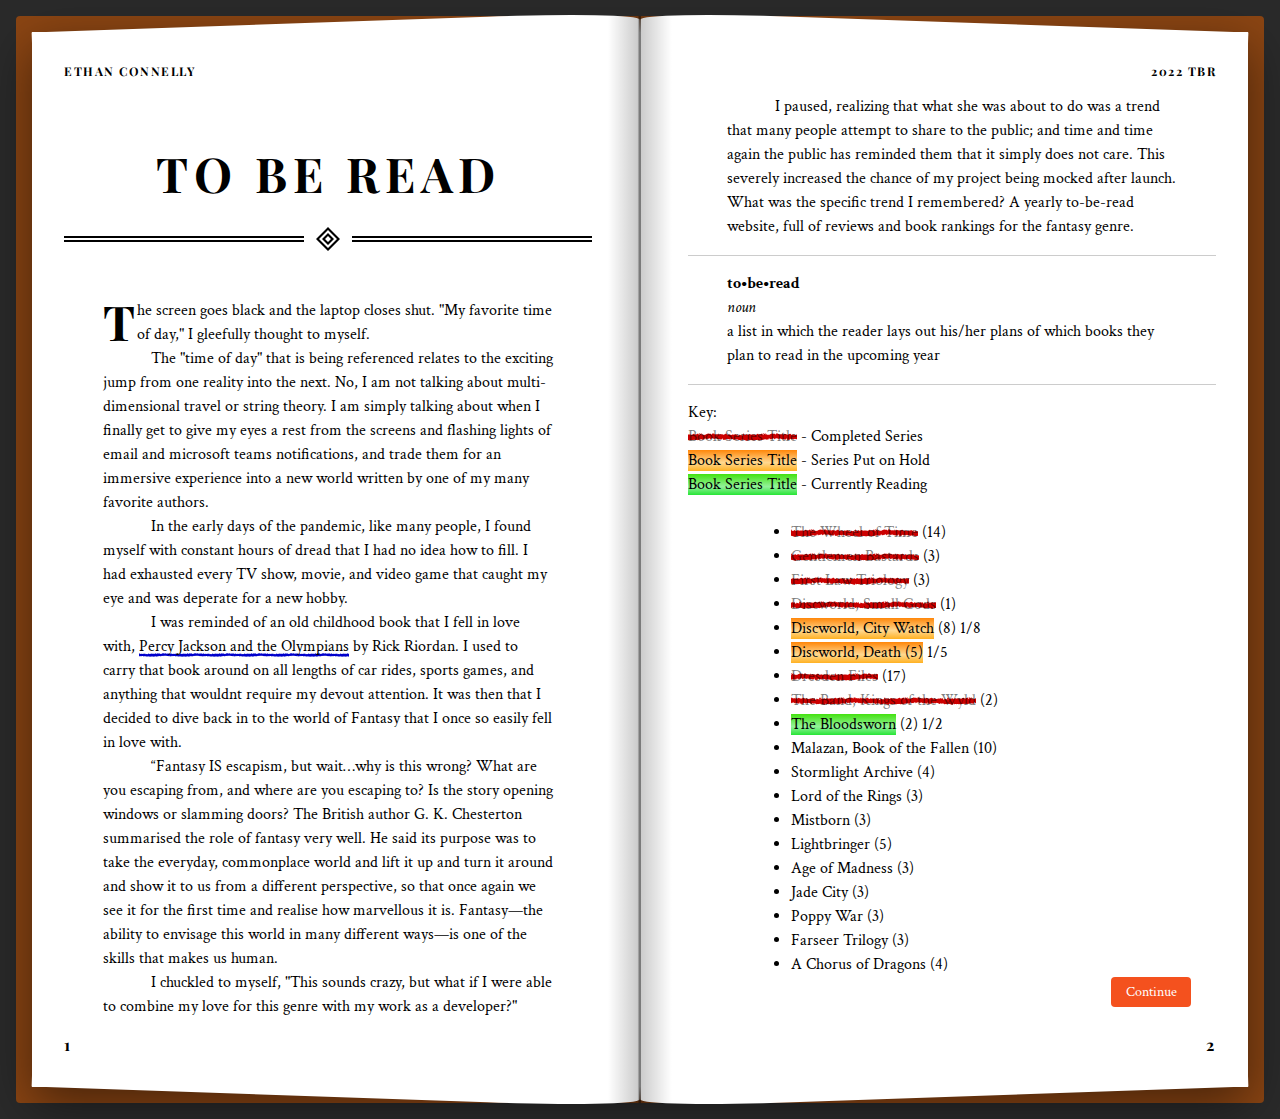
==== books.html @ b60ad4e0 "init" ====
<!DOCTYPE html>

<html>
    <head>
        <meta charset="utf-8">
        <meta http-equiv="X-UA-Compatible" content="IE=edge">
        <title>Books - Home</title>
        <meta name="description" content="">
        <meta name="viewport" content="width=device-width, initial-scale=1">
        <link rel="stylesheet" href="/css/bookstyles.css">
    </head>
    <body>
        <div id="wrapper">
            <div id="container">
        
                <section class="open-book">
                    <header>
                        <h1>Ethan Connelly</h1>
                        <h6>2022 TBR</h6>
                    </header>
                    <article>
                        <h2 class="chapter-title">To Be Read</h2>
                        <p>
                            The screen goes black and the laptop closes shut. "My favorite time of day," I gleefully thought to myself.
                        </p>
                        <p>
                            The "time of day" that is being referenced relates to the exciting jump from one reality into the next. No, I am not talking about multi-dimensional travel or string theory. I am simply talking about when I finally get to give my eyes a rest from the screens and flashing lights of email and microsoft teams notifications, and trade them for an immersive experience into a new world written by one of my many favorite authors.
                        </p>
                        <p>
                            In the early days of the pandemic, like many people, I found myself with constant hours of dread that I had no idea how to fill. I had exhausted every TV show, movie, and video game that caught my eye and was deperate for a new hobby.
                        </p>
                        <p>
                            I was reminded of an old childhood book that I fell in love with, <a href="https://www.amazon.com/Lightning-Thief-Percy-Jackson-Olympians-ebook/dp/B00280LYIC/ref=sr_1_3?crid=2J1HJ4JVZB3H3&keywords=percy+jackson&qid=1649858516&sprefix=percy+jason%2Caps%2C117&sr=8-3">Percy Jackson and the Olympians</a> by Rick Riordan. I used to carry that book around on all lengths of car rides, sports games, and anything that wouldnt require my devout attention. It was then that I decided to dive back in to the world of Fantasy that I once so easily fell in love with.
                        </p>
                        <p>
                            “Fantasy IS escapism, but wait…why is this wrong? What are you escaping from, and where are you escaping to? Is the story opening windows or slamming doors? The British author G. K. Chesterton summarised the role of fantasy very well. He said its purpose was to take the everyday, commonplace world and lift it up and turn it around and show it to us from a different perspective, so that once again we see it for the first time and realise how marvellous it is. Fantasy—the ability to envisage this world in many different ways—is one of the skills that makes us human.
                        </p>
                        <p>
                            I chuckled to myself, "This sounds crazy, but what if I were able to combine my love for this genre with my work as a developer?"
                        </p>
                        <p>
                            I paused, realizing that what she was about to do was a trend that many people attempt to share to the public; and time and time again the public has reminded them that it simply does not care. This severely increased the chance of my project being mocked after launch. What was the specific trend I remembered? A yearly to-be-read website, full of reviews and book rankings for the fantasy genre.
                        </p>
                        <dl>
                            <dt><strong>to&bull;be&bull;read</strong></dt>
                            <dd>
                                <em>noun</em><br>
                                a list in which the reader lays out his/her plans of which books they plan to read in the upcoming year
                            </dd>
                        </dl>
                        Key:</br>
                        <s>Book Series Title</s> - Completed Series</br>
                        <mark class="orange">Book Series Title</mark> -  Series Put on Hold</br>
                        <mark class="green">Book Series Title</mark> -  Currently Reading</br></br>
                        <ul>
                            <li><s>The Wheel of Time</s> (14)</li>
                            <li><s>Gentlemen Bastards</s> (3)</li>
                            <li><s>First Law Triology</s> (3)</li>
                            <li><s>Discworld, Small Gods</s> (1)</li>
                            <li><mark class="orange">Discworld, City Watch</mark> (8) 1/8</li>
                            <li><mark class="orange">Discworld, Death (5)</mark> 1/5</li>
                            <li><s>Dresden Files</s> (17)</li>
                            <li><s>The Band, Kings of the Wyld</s> (2)</li>
                            <li><mark class="green">The Bloodsworn</mark> (2) 1/2</li>
                            <li>Malazan, Book of the Fallen (10)</li>
                            <li>Stormlight Archive (4)</li>
                            <li>Lord of the Rings (3)</li>
                            <li>Mistborn (3)</li>
                            <li>Lightbringer (5)</li>
                            <li>Age of Madness (3)</li>
                            <li>Jade City (3)</li>
                            <li>Poppy War (3)</li>
                            <li>Farseer Trilogy (3)</li>
                            <li>A Chorus of Dragons (4)</li>
                        </ul>
                        <button class="button"><span>Continue</span></button>
                    </article>
                    <footer>
                        <ol id="page-numbers">
                            <li>1</li>
                            <li>2</li>
                        </ol>
                    </footer>
                </section>
        
            </div>
        </div>
    </body>
</html>
---- css/bookstyles.css ----
@import url(https://fonts.googleapis.com/css?family=Crimson+Text:400,700,900,400italic,700italic,900italic|Playfair+Display:400,700,900,400italic,700italic,900italic|Rock+Salt:400);

*,
:before,
:after {
    box-sizing: border-box;
}

body {
    background-color: #2a2a2a;
    color: #FFFFFF;
    font: 16px/1.25 'Crimson Text', sans-serif;
    margin: 0;
}

#wrapper {
    margin-left: auto;
    margin-right: auto;
    max-width: 80em;
}

#container {
    float: left;
    padding: 1em;
    width: 100%;
}



/*** OPEN BOOK ***/
.open-book {
    background: #fff;
    box-shadow: rgba(0,0,0,0.5) 0 1em 3em;
    color: #000;
    padding: 2em;
}

.open-book * {
    position: relative;
}

/* Highlight */
.open-book *::-moz-selection {
    background: rgba(222,255,0,0.75);
}

.open-book *::selection {
    background: rgba(222,255,0,0.75);
}

/* Header/Footer */
.open-book header {
    padding-bottom: 1em;
}

.open-book header *,
.open-book footer * {
    font: 700 1em/1.25 'Playfair Display', sans-serif;
    letter-spacing: 0.125em;
    margin: 0;
}

.open-book header * {
    font-size: 0.75em;
    text-transform: uppercase;
}

.open-book footer {
    padding-top: 1em;
}

.open-book footer #page-numbers {
    display: none;
    list-style: none;
    padding: 0;
    text-align: left;
}

.open-book footer #page-numbers > li:last-child {
    text-align: right;
}

/* Chapter Title */
.open-book .chapter-title {
    background: url([data-uri]) bottom center no-repeat;
    background-size: 0.5em 0.5em;
    font: 700 7vw/1.25 'Playfair Display', sans-serif;
    letter-spacing: 0.125em;
    margin: 0 0 1em 0;
    padding: 1em 0;
    position: relative;
    text-align: center;
    text-transform: uppercase;
}

.open-book .chapter-title:before,
.open-book .chapter-title:after {
    border: solid 0 #000;
    border-width: 0.05em 0;
    bottom: calc((0.125em / 2) * 3);
    content: '';
    height: 0.15em;
    position: absolute;
    width: calc(50% - (1em / 2));
}

.open-book .chapter-title:before {
    left: 0;
}

.open-book .chapter-title:after {
    right: 0;
}

/* Body Copy */
.open-book article {
    line-height: 1.5;
}

.open-book article *:not(.chapter-title):not(hr):not(dl) {
    margin: 0 auto;
    max-width: 28.125em;
}

.open-book article p {
    text-indent: 2em;
}

.open-book .chapter-title + p:first-of-type {
    text-indent: 0;
}

.open-book .chapter-title + p:first-of-type:first-letter {
    float: left;
    font: 700 3em/0.65 'Playfair Display', sans-serif;
    padding: 0.15em 0.05em 0 0;
    text-transform: uppercase;
}

.open-book article > ul,
.open-book article > ol {
    padding-left: 3em;
}

.open-book article > ul ul {
    padding-left: 1em;
}

.open-book a {
    background: url([data-uri]) bottom repeat-x;
    background-size: auto 0.25em;
    color: inherit;
    text-decoration: none;
}

.open-book s,
.open-book strike {
    background: url([data-uri]) center repeat-x;
    background-size: auto 0.5em;
    color: rgba(0,0,0,0.5);
    text-decoration: none;
}

.open-book sup {
    color: #cc0000;
    font-family: 'Rock Salt', cursive;
    left: 0;
    margin-top: -1em!important;
    max-width: 100%!important;
    position: absolute;
    text-align: center;
    width: 100%;
}

.open-book mark {
    background: linear-gradient(to bottom, rgba(222,255,0,1) 0%,rgba(222,255,0,0.5) 60%,rgba(222,255,0,1) 100%);
}

.open-book mark.pink {
    background: linear-gradient(to bottom, rgba(255,69,190,1) 0%,rgba(255,107,203,0.5) 60%,rgba(255,107,203,1) 100%);
}

.open-book mark.blue {
    background: linear-gradient(to bottom, rgba(73,179,255,1) 0%,rgba(107,193,255,0.5) 60%,rgba(107,193,255,1) 100%);
}

.open-book mark.green {
    background: linear-gradient(to bottom, rgba(67,226,15,1) 0%,rgba(39,229,54,0.5) 60%,rgba(39,229,54,1) 100%);
}

.open-book mark.orange {
    background: linear-gradient(to bottom, rgba(255,134,9,1) 0%,rgba(255,177,34,0.5) 60%,rgba(255,177,34,1) 100%);
}

.open-book hr {
    background-color: #000;
    border: 0;
    height: 2px;
    margin: 1em 0;
}

.open-book dl {
    border: solid 0 #ccc;
    border-width: 0.0625em 0;
    break-inside: avoid-column;
    margin: 1em auto;
    padding: 1em 0;
}

.button {
    border-radius: 4px;
    position: absolute;
    right: 25px;
    background-color: #f4511e;
    border: none;
    color: #FFFFFF;
    text-align: center;
    font-size: 14px;
    height: 30px;
    width: 80px;
    transition: all 0.5s;
    cursor: pointer;
    font-family:'Crimson Text', sans-serif;
  }
  
  .button span {
    cursor: pointer;
    display: inline-block;
    position: relative;
    transition: 0.5s;
  }
  
  .button span:after {
    content: '\00bb';
    position: absolute;
    opacity: 0;
    top: 0;
    right: -20px;
    transition: 0.5s;
  }
  
  .button:hover span {
    padding-right: 10px;
  }
  
  .button:hover span:after {
    opacity: 1;
    right: 0;
  }




/*** MEDIA QUERIES ***/
@media only screen and ( min-width: 50em ) {

    .open-book {
        margin: 1em;
        position: relative;
    }

    .open-book:before {
        background-color: #8B4513;
        border-radius: 0.25em;
        bottom: -1em;
        content: '';
        left: -1em;
        position: absolute;
        right: -1em;
        top: -1em;
        z-index: -1;
    }

    .open-book:after {
        background: linear-gradient(to right, transparent 0%,rgba(0,0,0,0.2) 46%,rgba(0,0,0,0.5) 49%,rgba(0,0,0,0.6) 50%,rgba(0,0,0,0.5) 51%,rgba(0,0,0,0.2) 52%,transparent 100%);
        bottom: -1em;
        content: '';
        left: 50%;
        position: absolute;
        top: -1em;
        transform: translate(-50%,0);
        width: 4em;
        z-index: 1;
    }

    .open-book > * {
        column-count: 2;
        column-gap: 6em;
        position: relative;
        z-index: 1;
    }

    /* Header/Footer */
    .open-book header:before,
    .open-book header:after,
    .open-book footer:before,
    .open-book footer:after {
        background: #fff;
        border-radius: 25%;
        content: '';
        height: 2em;
        position: absolute;
        z-index: -1;
        width: calc(50% + 2em);
    }

    .open-book header:before,
    .open-book footer:before,
    .open-book footer:after {
        border-top-left-radius: 0;
    }

    .open-book header:after,
    .open-book footer:before,
    .open-book footer:after {
        border-top-right-radius: 0;
    }

    .open-book header:before,
    .open-book header:after,
    .open-book footer:after {
        border-bottom-right-radius: 0;
    }

    .open-book header:before,
    .open-book header:after,
    .open-book footer:before {
        border-bottom-left-radius: 0;
    }

    .open-book header:before,
    .open-book header:after {
        top: -2.65em;
    }

    .open-book header:before,
    .open-book footer:before {
        right: 50%;
    }

    .open-book header:before {
        transform: rotate(-2deg);
    }

    .open-book header:after,
    .open-book footer:after {
        left: 50%;
    }

    .open-book header:after {
        transform: rotate(2deg);
    }

    .open-book footer:before,
    .open-book footer:after {
        bottom: -2.65em;
    }

    .open-book footer:before {
        transform: rotate(2deg);
    }

    .open-book footer:after {
        transform: rotate(-2deg);
    }

    .open-book header > *:last-child,
    .open-book footer > *:last-child {
        text-align: right;
    }

    .open-book footer #page-numbers {
        display: block;
    }

    /* Chapter Title */
    .open-book .chapter-title {
        font-size: 3em;
    }

    .open-book .chapter-title:before,
    .open-book .chapter-title:after {
        height: 0.125em;
    }

    /* Body Copy */
    .open-book article p {
        text-indent: 3em;
    }

    .open-book article > ul,
    .open-book article > ol {
        padding-left: 4em;
    }
}
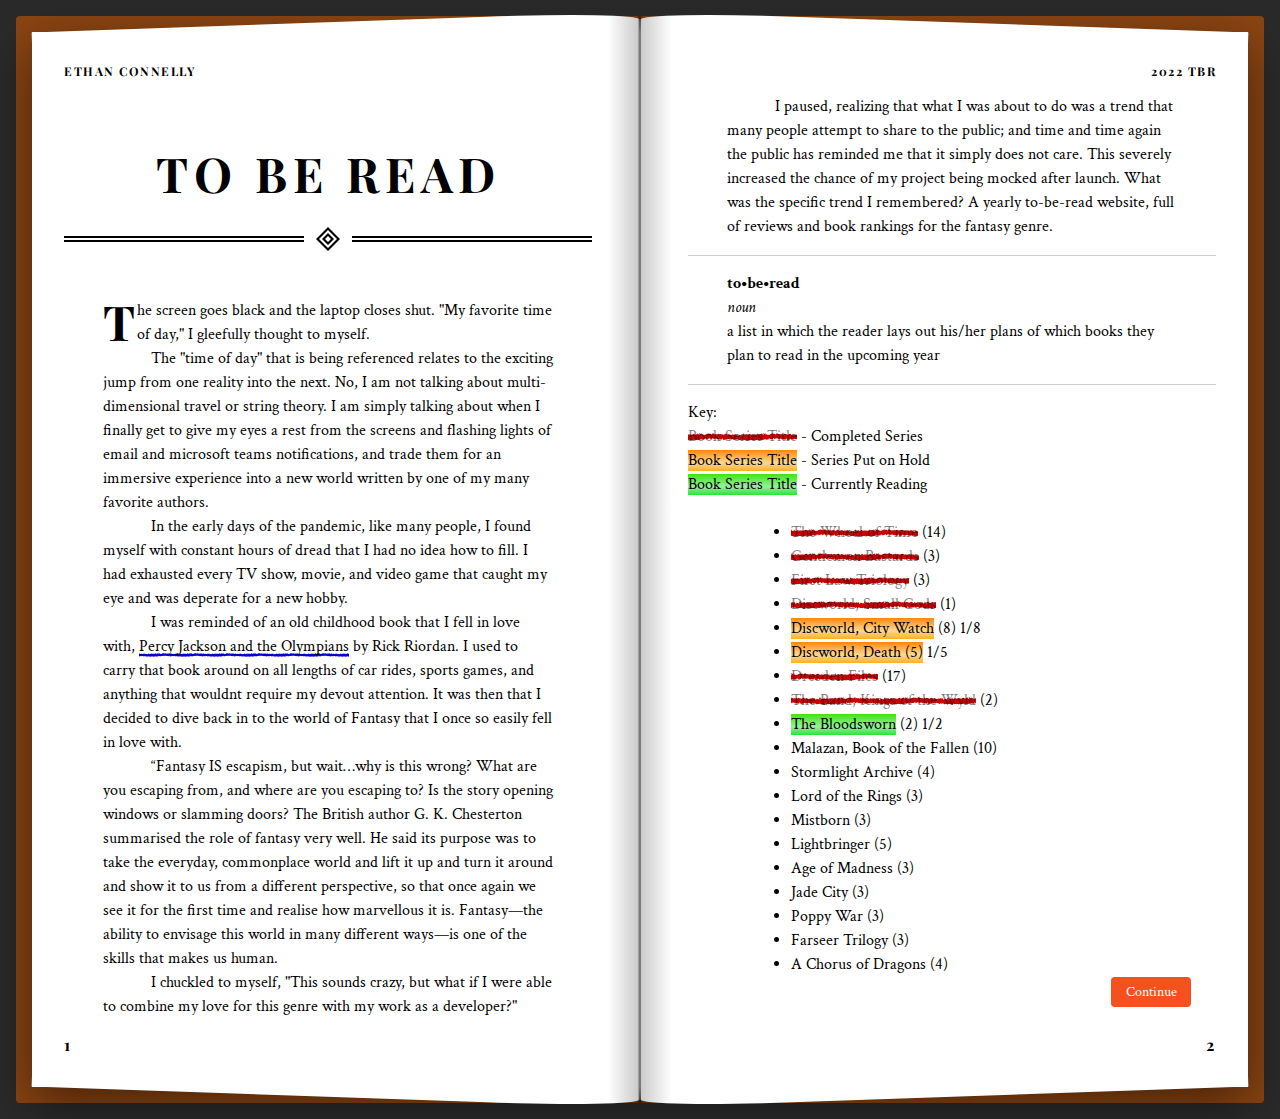
==== commit 5f218d66: "changed book wording" ====
--- a/books.html
+++ b/books.html
@@ -39,7 +39,7 @@
                             I chuckled to myself, "This sounds crazy, but what if I were able to combine my love for this genre with my work as a developer?"
                         </p>
                         <p>
-                            I paused, realizing that what she was about to do was a trend that many people attempt to share to the public; and time and time again the public has reminded them that it simply does not care. This severely increased the chance of my project being mocked after launch. What was the specific trend I remembered? A yearly to-be-read website, full of reviews and book rankings for the fantasy genre.
+                            I paused, realizing that what I was about to do was a trend that many people attempt to share to the public; and time and time again the public has reminded me that it simply does not care. This severely increased the chance of my project being mocked after launch. What was the specific trend I remembered? A yearly to-be-read website, full of reviews and book rankings for the fantasy genre.
                         </p>
                         <dl>
                             <dt><strong>to&bull;be&bull;read</strong></dt>
